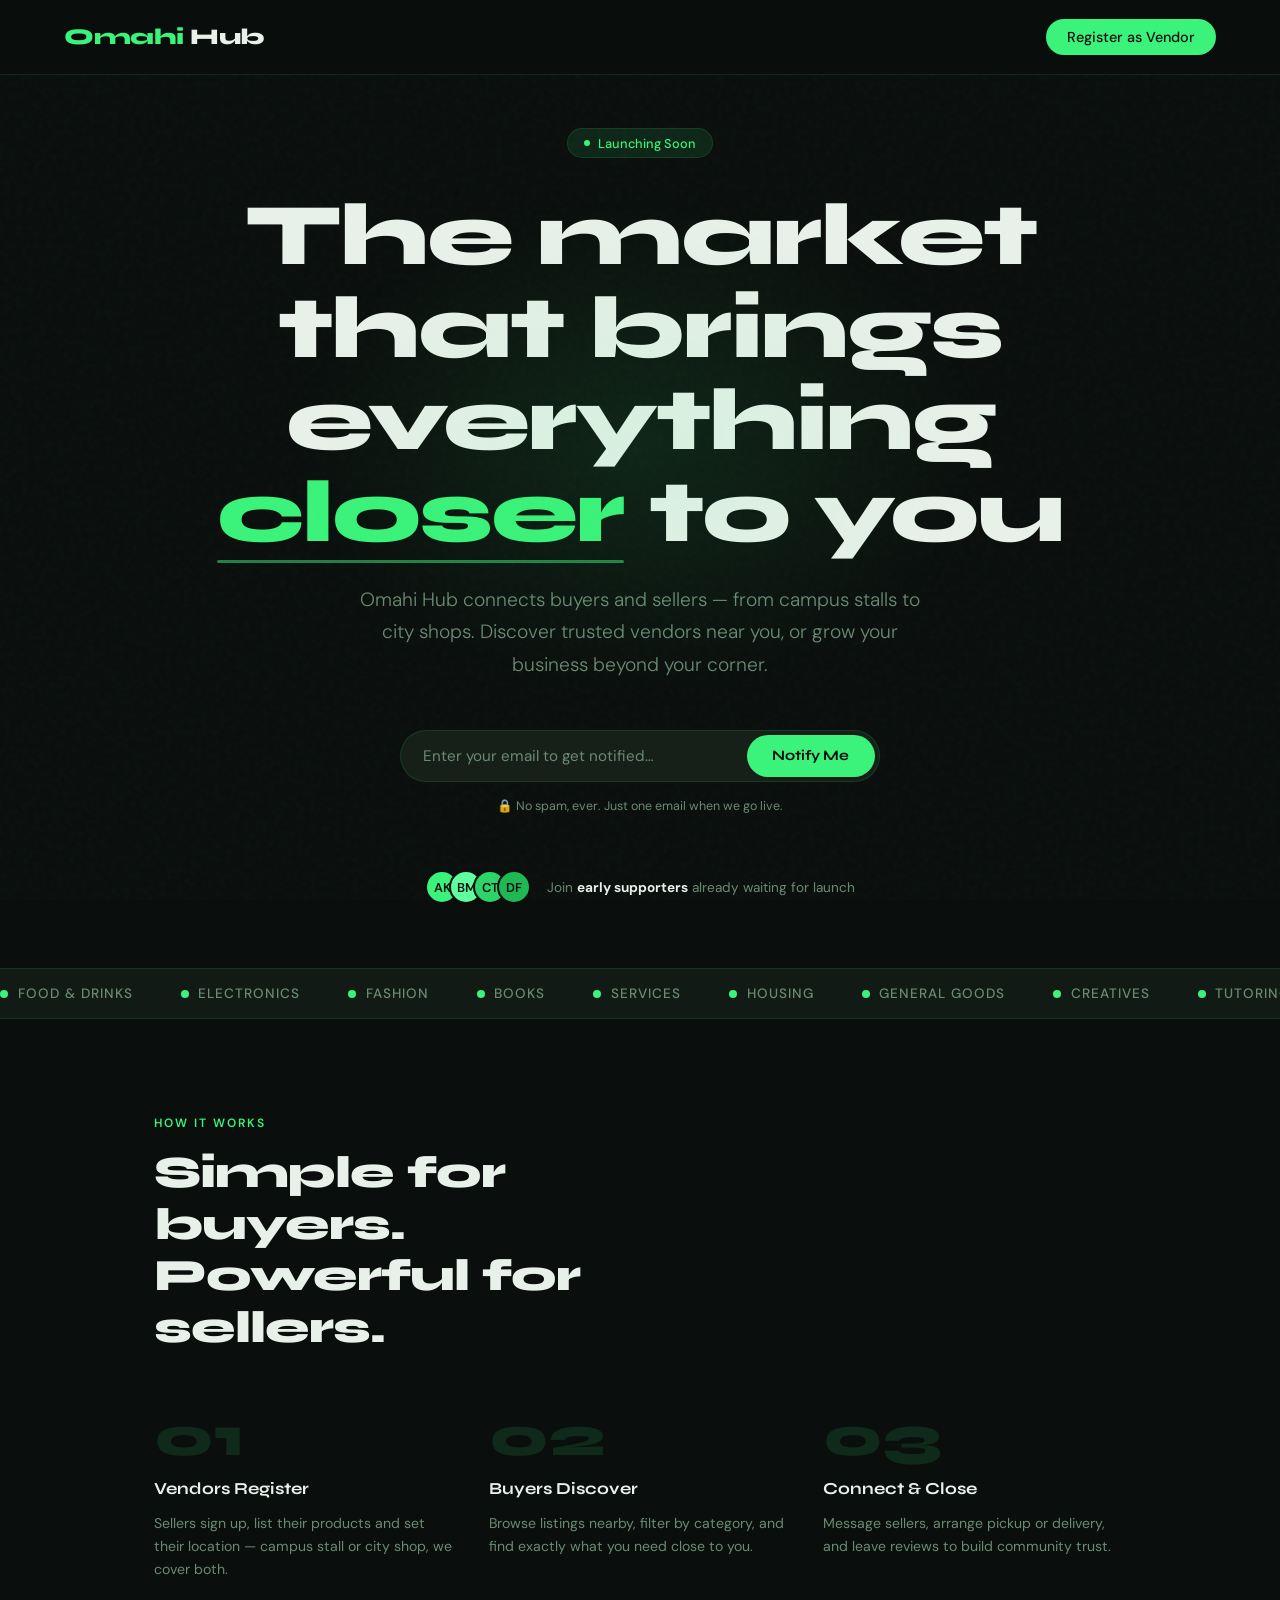
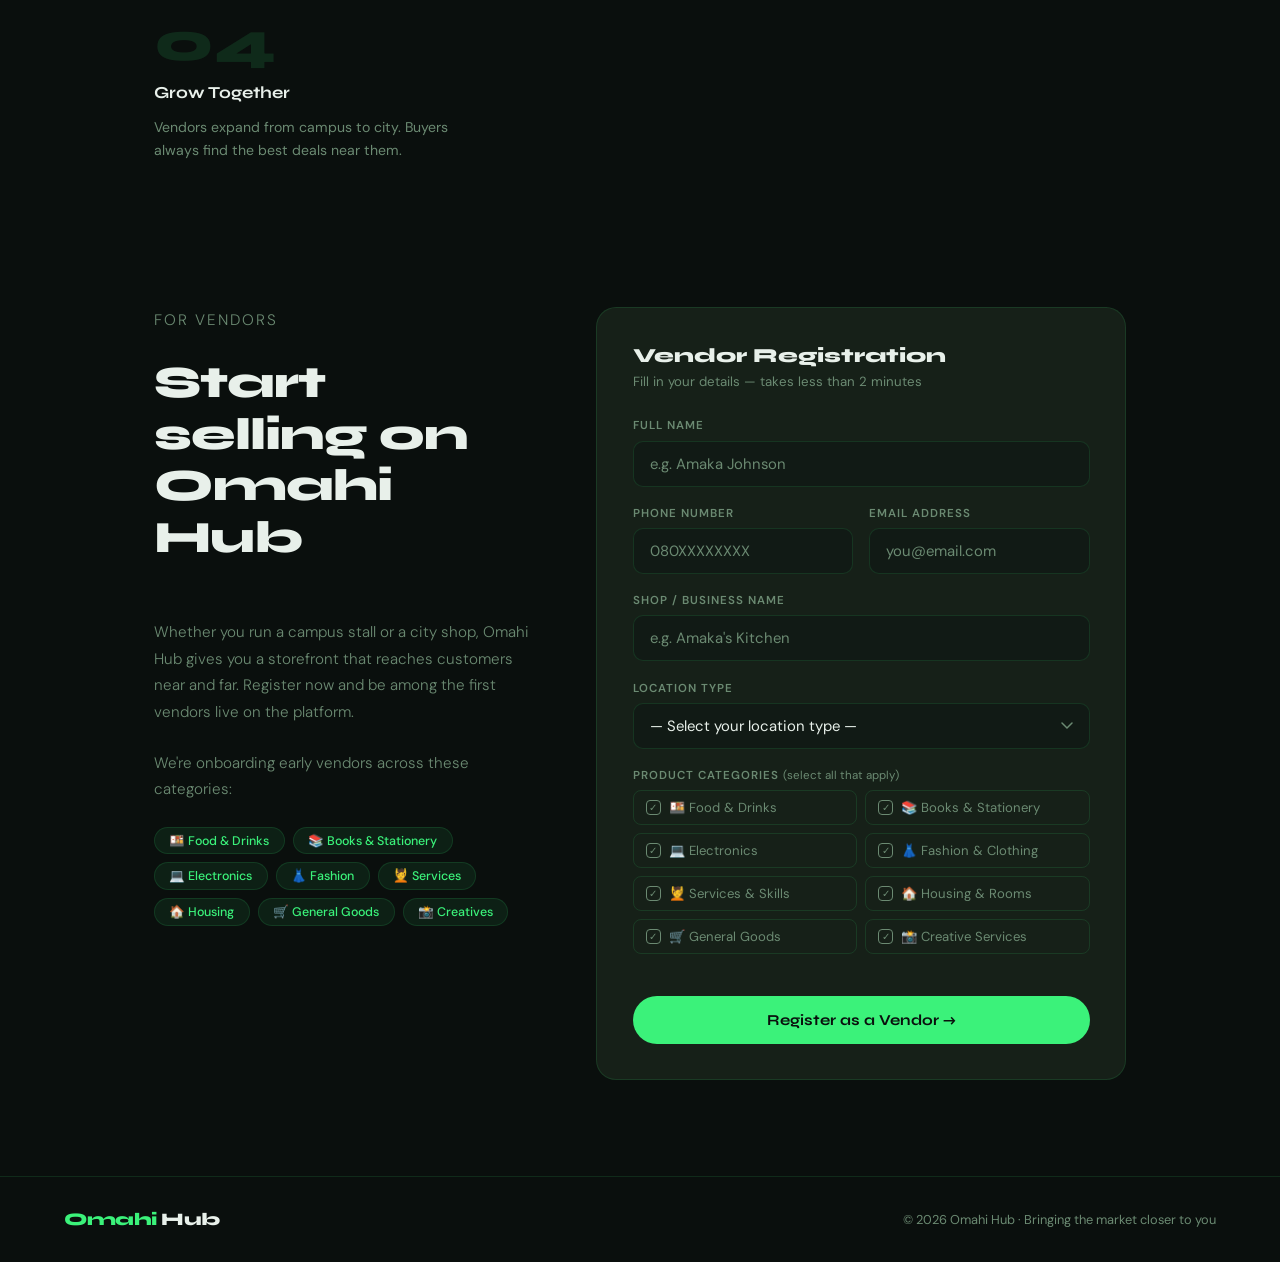
==== index.html @ b7a4d9cb "Add files via upload" ====
<!DOCTYPE html>
<html lang="en">
<head>
  <meta charset="UTF-8" />
  <meta name="viewport" content="width=device-width, initial-scale=1.0"/>
  <title>Omahi Hub — Your Community Marketplace</title>
  <link href="https://fonts.googleapis.com/css2?family=Syne:wght@400;600;700;800&family=DM+Sans:ital,wght@0,300;0,400;0,500;1,300&display=swap" rel="stylesheet"/>
  <style>
    *, *::before, *::after { box-sizing: border-box; margin: 0; padding: 0; }

    :root {
      --bg: #0a0f0d;
      --surface: #111a15;
      --card: #162018;
      --green: #3bf27a;
      --green-dim: #1e8a44;
      --green-glow: rgba(59, 242, 122, 0.18);
      --text: #e8f0ea;
      --muted: #6b8a72;
      --border: rgba(59, 242, 122, 0.12);
    }

    html { scroll-behavior: smooth; }

    body {
      font-family: 'DM Sans', sans-serif;
      background: var(--bg);
      color: var(--text);
      overflow-x: hidden;
    }

    body::before {
      content: '';
      position: fixed; inset: 0;
      background-image: url("data:image/svg+xml,%3Csvg viewBox='0 0 200 200' xmlns='http://www.w3.org/2000/svg'%3E%3Cfilter id='n'%3E%3CfeTurbulence type='fractalNoise' baseFrequency='0.75' numOctaves='4' stitchTiles='stitch'/%3E%3C/filter%3E%3Crect width='100%25' height='100%25' filter='url(%23n)' opacity='0.04'/%3E%3C/svg%3E");
      pointer-events: none; z-index: 0; opacity: 0.6;
    }

    /* ── NAV ── */
    nav {
      position: fixed; top: 0; left: 0; right: 0; z-index: 100;
      display: flex; align-items: center; justify-content: space-between;
      padding: 1.2rem 5vw;
      background: rgba(10,15,13,0.85);
      backdrop-filter: blur(14px);
      border-bottom: 1px solid var(--border);
    }
    .logo {
      font-family: 'Syne', sans-serif;
      font-weight: 800; font-size: 1.4rem;
      color: var(--green); letter-spacing: -0.5px;
    }
    .logo span { color: var(--text); }
    .nav-cta {
      background: var(--green); color: #0a0f0d;
      border: none; padding: 0.55rem 1.3rem;
      border-radius: 100px;
      font-family: 'DM Sans', sans-serif;
      font-weight: 500; font-size: 0.9rem; cursor: pointer;
      transition: transform 0.2s, box-shadow 0.2s;
    }
    .nav-cta:hover { transform: translateY(-2px); box-shadow: 0 6px 24px var(--green-glow); }

    /* ── HERO ── */
    .hero {
      min-height: 100vh;
      display: flex; flex-direction: column;
      align-items: center; justify-content: center;
      text-align: center;
      padding: 8rem 5vw 4rem;
      position: relative;
    }
    .hero::after {
      content: '';
      position: absolute;
      top: 20%; left: 50%; transform: translateX(-50%);
      width: 700px; height: 500px;
      background: radial-gradient(ellipse, rgba(59,242,122,0.10) 0%, transparent 70%);
      pointer-events: none;
    }

    .badge {
      display: inline-flex; align-items: center; gap: 0.5rem;
      background: rgba(59,242,122,0.1);
      border: 1px solid var(--border);
      border-radius: 100px; padding: 0.35rem 1rem;
      font-size: 0.8rem; font-weight: 500; color: var(--green);
      margin-bottom: 2rem;
      animation: fadeUp 0.6s ease both;
    }
    .badge-dot {
      width: 6px; height: 6px; background: var(--green);
      border-radius: 50%; animation: pulse 2s infinite;
    }

    h1 {
      font-family: 'Syne', sans-serif;
      font-size: clamp(2.8rem, 7vw, 5.5rem);
      font-weight: 800; line-height: 1.05;
      letter-spacing: -2px; max-width: 900px;
      animation: fadeUp 0.7s 0.1s ease both;
    }
    h1 em {
      font-style: normal; color: var(--green); position: relative;
    }
    h1 em::after {
      content: '';
      position: absolute; bottom: 2px; left: 0; right: 0; height: 3px;
      background: var(--green); border-radius: 2px; opacity: 0.5;
    }

    .hero-sub {
      margin-top: 1.5rem;
      font-size: clamp(1rem, 2vw, 1.2rem);
      color: var(--muted); max-width: 560px;
      line-height: 1.7; font-weight: 300;
      animation: fadeUp 0.7s 0.2s ease both;
    }

    /* ── EMAIL FORM ── */
    .form-wrap {
      margin-top: 3rem;
      display: flex; flex-direction: column; align-items: center; gap: 1rem;
      animation: fadeUp 0.7s 0.3s ease both;
    }
    .email-row {
      display: flex;
      background: var(--card);
      border: 1px solid var(--border);
      border-radius: 100px; overflow: hidden;
      width: min(480px, 90vw);
      transition: border-color 0.3s, box-shadow 0.3s;
    }
    .email-row:focus-within {
      border-color: var(--green);
      box-shadow: 0 0 0 4px var(--green-glow);
    }
    .email-row input {
      flex: 1; background: transparent; border: none; outline: none;
      color: var(--text); font-family: 'DM Sans', sans-serif;
      font-size: 0.95rem; padding: 0.9rem 1.4rem;
    }
    .email-row input::placeholder { color: var(--muted); }
    .email-row button {
      background: var(--green); color: #0a0f0d; border: none;
      padding: 0.8rem 1.6rem;
      font-family: 'Syne', sans-serif;
      font-weight: 700; font-size: 0.9rem; cursor: pointer;
      border-radius: 100px; margin: 4px;
      transition: background 0.2s, transform 0.15s; white-space: nowrap;
    }
    .email-row button:hover { background: #5fffa0; transform: scale(1.03); }
    .form-note { font-size: 0.78rem; color: var(--muted); }

    .success-msg {
      display: none; align-items: center; gap: 0.6rem;
      background: rgba(59,242,122,0.12);
      border: 1px solid rgba(59,242,122,0.3);
      border-radius: 100px; padding: 0.7rem 1.5rem;
      font-size: 0.9rem; color: var(--green); font-weight: 500;
    }

    .social-proof {
      margin-top: 3.5rem;
      display: flex; align-items: center; gap: 1rem;
      animation: fadeUp 0.7s 0.45s ease both;
    }
    .avatars { display: flex; }
    .avatars span {
      width: 34px; height: 34px; border-radius: 50%;
      border: 2px solid var(--bg);
      display: flex; align-items: center; justify-content: center;
      font-size: 0.8rem; font-weight: 600;
      margin-left: -10px; color: #0a0f0d;
    }
    .avatars span:first-child { margin-left: 0; }
    .proof-text { font-size: 0.85rem; color: var(--muted); }
    .proof-text strong { color: var(--text); }

    /* ── MARQUEE ── */
    .marquee-wrap {
      width: 100%; overflow: hidden;
      border-top: 1px solid var(--border);
      border-bottom: 1px solid var(--border);
      padding: 1rem 0; background: var(--surface);
    }
    .marquee-track {
      display: flex; gap: 3rem;
      animation: marquee 22s linear infinite; white-space: nowrap;
    }
    .marquee-item {
      display: flex; align-items: center; gap: 0.6rem;
      font-size: 0.85rem; color: var(--muted);
      font-weight: 500; text-transform: uppercase; letter-spacing: 1px;
    }
    .marquee-item svg { color: var(--green); flex-shrink: 0; }

    /* ── HOW IT WORKS ── */
    .how {
      padding: 6rem 5vw;
      max-width: 1100px; margin: 0 auto;
    }
    .section-label {
      font-size: 0.75rem; text-transform: uppercase;
      letter-spacing: 2px; color: var(--green);
      font-weight: 600; margin-bottom: 1rem;
    }
    .section-title {
      font-family: 'Syne', sans-serif;
      font-size: clamp(1.8rem, 4vw, 2.8rem);
      font-weight: 800; letter-spacing: -1px;
      max-width: 560px; line-height: 1.15;
      margin-bottom: 3.5rem;
    }
    .steps {
      display: grid;
      grid-template-columns: repeat(auto-fit, minmax(220px, 1fr));
      gap: 2rem;
    }
    .step { display: flex; flex-direction: column; gap: 0.8rem; }
    .step-num {
      font-family: 'Syne', sans-serif;
      font-size: 3.5rem; font-weight: 800;
      color: var(--border); line-height: 1;
    }
    .step h3 { font-family: 'Syne', sans-serif; font-size: 1.05rem; font-weight: 700; }
    .step p { font-size: 0.88rem; color: var(--muted); line-height: 1.65; }

    /* ── VENDOR SECTION ── */
    .vendor-section {
      padding: 3rem 5vw 6rem;
      max-width: 1100px; margin: 0 auto;
    }
    .vendor-wrap {
      display: grid;
      grid-template-columns: 1fr 1.4fr;
      gap: 4rem; align-items: start;
    }
    .vendor-left p {
      color: var(--muted); line-height: 1.75;
      font-size: 0.95rem; margin-bottom: 1.5rem; font-weight: 300;
    }
    .cat-chips { display: flex; flex-wrap: wrap; gap: 0.5rem; margin-top: 1rem; }
    .chip {
      background: rgba(59,242,122,0.08);
      color: var(--green);
      border: 1px solid var(--border);
      border-radius: 100px; padding: 0.3rem 0.9rem;
      font-size: 0.78rem; font-weight: 500;
    }

    /* Vendor form card */
    .vendor-card {
      background: var(--card);
      border: 1px solid var(--border);
      border-radius: 20px; padding: 2.2rem;
    }
    .vendor-card h3 {
      font-family: 'Syne', sans-serif;
      font-size: 1.25rem; font-weight: 800;
      margin-bottom: 0.3rem; color: var(--text);
    }
    .vendor-card .sub { font-size: 0.83rem; color: var(--muted); margin-bottom: 1.8rem; }

    .field { margin-bottom: 1.2rem; }
    .field label {
      display: block; font-size: 0.72rem; font-weight: 600;
      text-transform: uppercase; letter-spacing: 1px;
      color: var(--muted); margin-bottom: 0.45rem;
    }
    .field input, .field select {
      width: 100%; background: var(--surface);
      border: 1px solid var(--border); border-radius: 10px;
      padding: 0.75rem 1rem; color: var(--text);
      font-family: 'DM Sans', sans-serif; font-size: 0.93rem;
      outline: none; transition: border-color 0.2s, box-shadow 0.2s;
      appearance: none;
    }
    .field input::placeholder { color: var(--muted); }
    .field input:focus, .field select:focus {
      border-color: var(--green);
      box-shadow: 0 0 0 3px var(--green-glow);
    }
    .field select {
      background-image: url("data:image/svg+xml,%3Csvg xmlns='http://www.w3.org/2000/svg' width='12' height='8' viewBox='0 0 12 8'%3E%3Cpath d='M1 1l5 5 5-5' stroke='%236b8a72' stroke-width='1.5' fill='none' stroke-linecap='round'/%3E%3C/svg%3E");
      background-repeat: no-repeat; background-position: right 1rem center;
      background-color: var(--surface);
      padding-right: 2.5rem; cursor: pointer;
    }
    .field select option { background: var(--surface); color: var(--text); }

    .field-row { display: grid; grid-template-columns: 1fr 1fr; gap: 1rem; }

    .cat-grid {
      display: grid; grid-template-columns: 1fr 1fr; gap: 0.5rem; margin-top: 0.45rem;
    }
    .cat-item {
      display: flex; align-items: center; gap: 0.5rem;
      padding: 0.5rem 0.75rem;
      border: 1px solid var(--border);
      border-radius: 8px; cursor: pointer;
      font-size: 0.82rem; color: var(--muted);
      transition: border-color 0.15s, background 0.15s, color 0.15s;
      user-select: none;
    }
    .cat-item:hover { border-color: var(--green-dim); color: var(--text); }
    .cat-item.selected {
      border-color: var(--green);
      background: rgba(59,242,122,0.08);
      color: var(--green);
    }
    .cat-check {
      width: 15px; height: 15px; border: 1px solid var(--muted);
      border-radius: 4px; flex-shrink: 0;
      display: flex; align-items: center; justify-content: center;
      font-size: 0.6rem; transition: background 0.15s, border-color 0.15s;
    }
    .cat-item.selected .cat-check { background: var(--green); border-color: var(--green); color: #0a0f0d; }

    .submit-btn {
      width: 100%; background: var(--green); color: #0a0f0d;
      border: none; padding: 0.95rem;
      border-radius: 100px;
      font-family: 'Syne', sans-serif;
      font-weight: 700; font-size: 0.95rem; cursor: pointer;
      margin-top: 1.4rem;
      transition: background 0.2s, transform 0.15s, box-shadow 0.2s;
    }
    .submit-btn:hover {
      background: #5fffa0; transform: translateY(-2px);
      box-shadow: 0 8px 24px var(--green-glow);
    }

    .vendor-success { display: none; text-align: center; padding: 2rem 1rem; }
    .vendor-success .big-icon { font-size: 3rem; margin-bottom: 1rem; }
    .vendor-success h3 {
      font-family: 'Syne', sans-serif; font-size: 1.4rem; font-weight: 800; margin-bottom: 0.5rem;
    }
    .vendor-success p { color: var(--muted); font-size: 0.9rem; line-height: 1.6; }

    /* ── FOOTER ── */
    footer {
      border-top: 1px solid var(--border);
      padding: 2rem 5vw;
      display: flex; align-items: center; justify-content: space-between;
      flex-wrap: wrap; gap: 1rem;
    }
    footer .logo { font-size: 1.1rem; }
    footer p { font-size: 0.8rem; color: var(--muted); }

    /* ── ANIMATIONS ── */
    @keyframes fadeUp {
      from { opacity: 0; transform: translateY(20px); }
      to   { opacity: 1; transform: translateY(0); }
    }
    @keyframes pulse { 0%, 100% { opacity: 1; } 50% { opacity: 0.4; } }
    @keyframes marquee { from { transform: translateX(0); } to { transform: translateX(-50%); } }

    .reveal {
      opacity: 0; transform: translateY(28px);
      transition: opacity 0.7s ease, transform 0.7s ease;
    }
    .reveal.visible { opacity: 1; transform: translateY(0); }

    @media (max-width: 860px) {
      .vendor-wrap { grid-template-columns: 1fr; }
    }
    @media (max-width: 600px) {
      .social-proof { flex-direction: column; text-align: center; }
      .field-row { grid-template-columns: 1fr; }
      .cat-grid { grid-template-columns: 1fr; }
      footer { flex-direction: column; text-align: center; }
    }
  </style>
</head>
<body>

<!-- NAV -->
<nav>
  <div class="logo">Omahi <span>Hub</span></div>
  <button class="nav-cta" onclick="document.getElementById('vendor').scrollIntoView({behavior:'smooth'})">Register as Vendor</button>
</nav>

<!-- HERO -->
<section class="hero">
  <div class="badge"><span class="badge-dot"></span> Launching Soon</div>
  <h1>The market that brings<br>everything <em>closer</em> to you</h1>
  <p class="hero-sub">
    Omahi Hub connects buyers and sellers — from campus stalls to city shops. Discover trusted vendors near you, or grow your business beyond your corner.
  </p>

  <div class="form-wrap" id="signup">
    <div class="email-row" id="emailRow">
      <input type="email" id="emailInput" placeholder="Enter your email to get notified…"/>
      <button onclick="handleSignup()">Notify Me</button>
    </div>
    <div class="success-msg" id="successMsg">
      <svg width="16" height="16" fill="none" stroke="currentColor" stroke-width="2.5" viewBox="0 0 24 24"><polyline points="20 6 9 17 4 12"/></svg>
      You're on the list! We'll reach out at launch.
    </div>
    <p class="form-note">🔒 No spam, ever. Just one email when we go live.</p>
  </div>

  <div class="social-proof">
    <div class="avatars">
      <span style="background:#3bf27a">AK</span>
      <span style="background:#5fffa0">BM</span>
      <span style="background:#2dd46a">CT</span>
      <span style="background:#1eb855">DF</span>
    </div>
    <p class="proof-text">Join <strong>early supporters</strong> already waiting for launch</p>
  </div>
</section>

<!-- MARQUEE -->
<div class="marquee-wrap">
  <div class="marquee-track" id="marqueeTrack"></div>
</div>

<!-- HOW IT WORKS -->
<section class="how reveal">
  <p class="section-label">How It Works</p>
  <h2 class="section-title">Simple for buyers. Powerful for sellers.</h2>
  <div class="steps">
    <div class="step">
      <div class="step-num">01</div>
      <h3>Vendors Register</h3>
      <p>Sellers sign up, list their products and set their location — campus stall or city shop, we cover both.</p>
    </div>
    <div class="step">
      <div class="step-num">02</div>
      <h3>Buyers Discover</h3>
      <p>Browse listings nearby, filter by category, and find exactly what you need close to you.</p>
    </div>
    <div class="step">
      <div class="step-num">03</div>
      <h3>Connect & Close</h3>
      <p>Message sellers, arrange pickup or delivery, and leave reviews to build community trust.</p>
    </div>
    <div class="step">
      <div class="step-num">04</div>
      <h3>Grow Together</h3>
      <p>Vendors expand from campus to city. Buyers always find the best deals near them.</p>
    </div>
  </div>
</section>

<!-- VENDOR REGISTRATION -->
<section class="vendor-section reveal" id="vendor">
  <div class="vendor-wrap">
    <div class="vendor-left">
      <p class="section-label">For Vendors</p>
      <h2 class="section-title">Start selling on Omahi Hub</h2>
      <p>Whether you run a campus stall or a city shop, Omahi Hub gives you a storefront that reaches customers near and far. Register now and be among the first vendors live on the platform.</p>
      <p>We're onboarding early vendors across these categories:</p>
      <div class="cat-chips">
        <span class="chip">🍱 Food & Drinks</span>
        <span class="chip">📚 Books & Stationery</span>
        <span class="chip">💻 Electronics</span>
        <span class="chip">👗 Fashion</span>
        <span class="chip">💆 Services</span>
        <span class="chip">🏠 Housing</span>
        <span class="chip">🛒 General Goods</span>
        <span class="chip">📸 Creatives</span>
      </div>
    </div>

    <div class="vendor-card">
      <div id="vendorFormInner">
        <h3>Vendor Registration</h3>
        <p class="sub">Fill in your details — takes less than 2 minutes</p>

        <div class="field">
          <label>Full Name</label>
          <input type="text" id="vName" placeholder="e.g. Amaka Johnson"/>
        </div>

        <div class="field-row">
          <div class="field">
            <label>Phone Number</label>
            <input type="tel" id="vPhone" placeholder="080XXXXXXXX"/>
          </div>
          <div class="field">
            <label>Email Address</label>
            <input type="email" id="vEmail" placeholder="you@email.com"/>
          </div>
        </div>

        <div class="field">
          <label>Shop / Business Name</label>
          <input type="text" id="vShop" placeholder="e.g. Amaka's Kitchen"/>
        </div>

        <div class="field">
          <label>Location Type</label>
          <select id="vLocation">
            <option value="">— Select your location type —</option>
            <option value="campus-stall">Campus Stall / Kiosk</option>
            <option value="campus-room">Campus Room / Hostel</option>
            <option value="city-shop">City Shop / Store</option>
            <option value="online-only">Online / Delivery Only</option>
            <option value="market">Open Market</option>
          </select>
        </div>

        <div class="field">
          <label>Product Categories <span style="color:var(--muted);font-weight:400;text-transform:none;letter-spacing:0">(select all that apply)</span></label>
          <div class="cat-grid">
            <div class="cat-item" onclick="toggleCat(this)" data-val="food"><span class="cat-check">✓</span> 🍱 Food & Drinks</div>
            <div class="cat-item" onclick="toggleCat(this)" data-val="books"><span class="cat-check">✓</span> 📚 Books & Stationery</div>
            <div class="cat-item" onclick="toggleCat(this)" data-val="electronics"><span class="cat-check">✓</span> 💻 Electronics</div>
            <div class="cat-item" onclick="toggleCat(this)" data-val="fashion"><span class="cat-check">✓</span> 👗 Fashion & Clothing</div>
            <div class="cat-item" onclick="toggleCat(this)" data-val="services"><span class="cat-check">✓</span> 💆 Services & Skills</div>
            <div class="cat-item" onclick="toggleCat(this)" data-val="housing"><span class="cat-check">✓</span> 🏠 Housing & Rooms</div>
            <div class="cat-item" onclick="toggleCat(this)" data-val="goods"><span class="cat-check">✓</span> 🛒 General Goods</div>
            <div class="cat-item" onclick="toggleCat(this)" data-val="creatives"><span class="cat-check">✓</span> 📸 Creative Services</div>
          </div>
        </div>

        <button class="submit-btn" onclick="handleVendor()">Register as a Vendor →</button>
      </div>

      <div class="vendor-success" id="vendorSuccess">
        <div class="big-icon">🎉</div>
        <h3>You're registered!</h3>
        <p>Thanks for signing up as an Omahi Hub vendor. We'll reach out soon with your early access invite and onboarding details.</p>
      </div>
    </div>
  </div>
</section>

<!-- FOOTER -->
<footer>
  <div class="logo">Omahi <span>Hub</span></div>
  <p>© 2026 Omahi Hub · Bringing the market closer to you</p>
</footer>

<script>
  // Marquee
  const items = [
    "Food & Drinks","Electronics","Fashion","Books","Services","Housing",
    "General Goods","Creatives","Tutoring","Photography","Gadgets","Clothing",
    "Food & Drinks","Electronics","Fashion","Books","Services","Housing",
    "General Goods","Creatives","Tutoring","Photography","Gadgets","Clothing"
  ];
  const track = document.getElementById('marqueeTrack');
  items.forEach(item => {
    track.innerHTML += `<span class="marquee-item">
      <svg width="8" height="8" viewBox="0 0 8 8" fill="currentColor"><circle cx="4" cy="4" r="4"/></svg>
      ${item}
    </span>`;
  });

  // Buyer signup
  function handleSignup() {
    const email = document.getElementById('emailInput').value.trim();
    if (!email || !email.includes('@')) { document.getElementById('emailInput').focus(); return; }
    document.getElementById('emailRow').style.display = 'none';
    document.getElementById('successMsg').style.display = 'flex';
    saveData('buyers', { email, date: new Date().toISOString() });
  }
  document.getElementById('emailInput').addEventListener('keydown', e => { if(e.key==='Enter') handleSignup(); });

  // Category toggle
  function toggleCat(el) { el.classList.toggle('selected'); }

  // Vendor submit
  function handleVendor() {
    const name = document.getElementById('vName').value.trim();
    const phone = document.getElementById('vPhone').value.trim();
    const email = document.getElementById('vEmail').value.trim();
    const shop = document.getElementById('vShop').value.trim();
    const location = document.getElementById('vLocation').value;
    const cats = [...document.querySelectorAll('.cat-item.selected')].map(el => el.dataset.val);

    if (!name || !phone || !email || !shop || !location) {
      alert('Please fill in all fields before submitting.');
      return;
    }
    if (cats.length === 0) {
      alert('Please select at least one product category.');
      return;
    }
    saveData('vendors', { name, phone, email, shop, location, categories: cats, date: new Date().toISOString() });
    document.getElementById('vendorFormInner').style.display = 'none';
    document.getElementById('vendorSuccess').style.display = 'block';
  }

  const SHEET_URL = 'https://script.google.com/macros/s/AKfycbySk0BatFri5VCi-iu0JeTgoXDOPHcZN9jT2devLzEgQk6BKvG7T8r0KzwJIj-OaBzoiQ/exec';

  async function saveData(key, entry) {
    try {
      await fetch(SHEET_URL, {
        method: 'POST',
        mode: 'no-cors',
        headers: { 'Content-Type': 'application/json' },
        body: JSON.stringify({ type: key, ...entry })
      });
      console.log('[Omahi Hub] Sent to Google Sheets:', key, entry);
    } catch (err) {
      console.error('[Omahi Hub] Failed to send:', err);
    }
  }

  // Scroll reveal
  const revealEls = document.querySelectorAll('.reveal');
  const observer = new IntersectionObserver(entries => {
    entries.forEach(e => { if(e.isIntersecting) e.target.classList.add('visible'); });
  }, { threshold: 0.12 });
  revealEls.forEach(el => observer.observe(el));
</script>
</body>
</html>
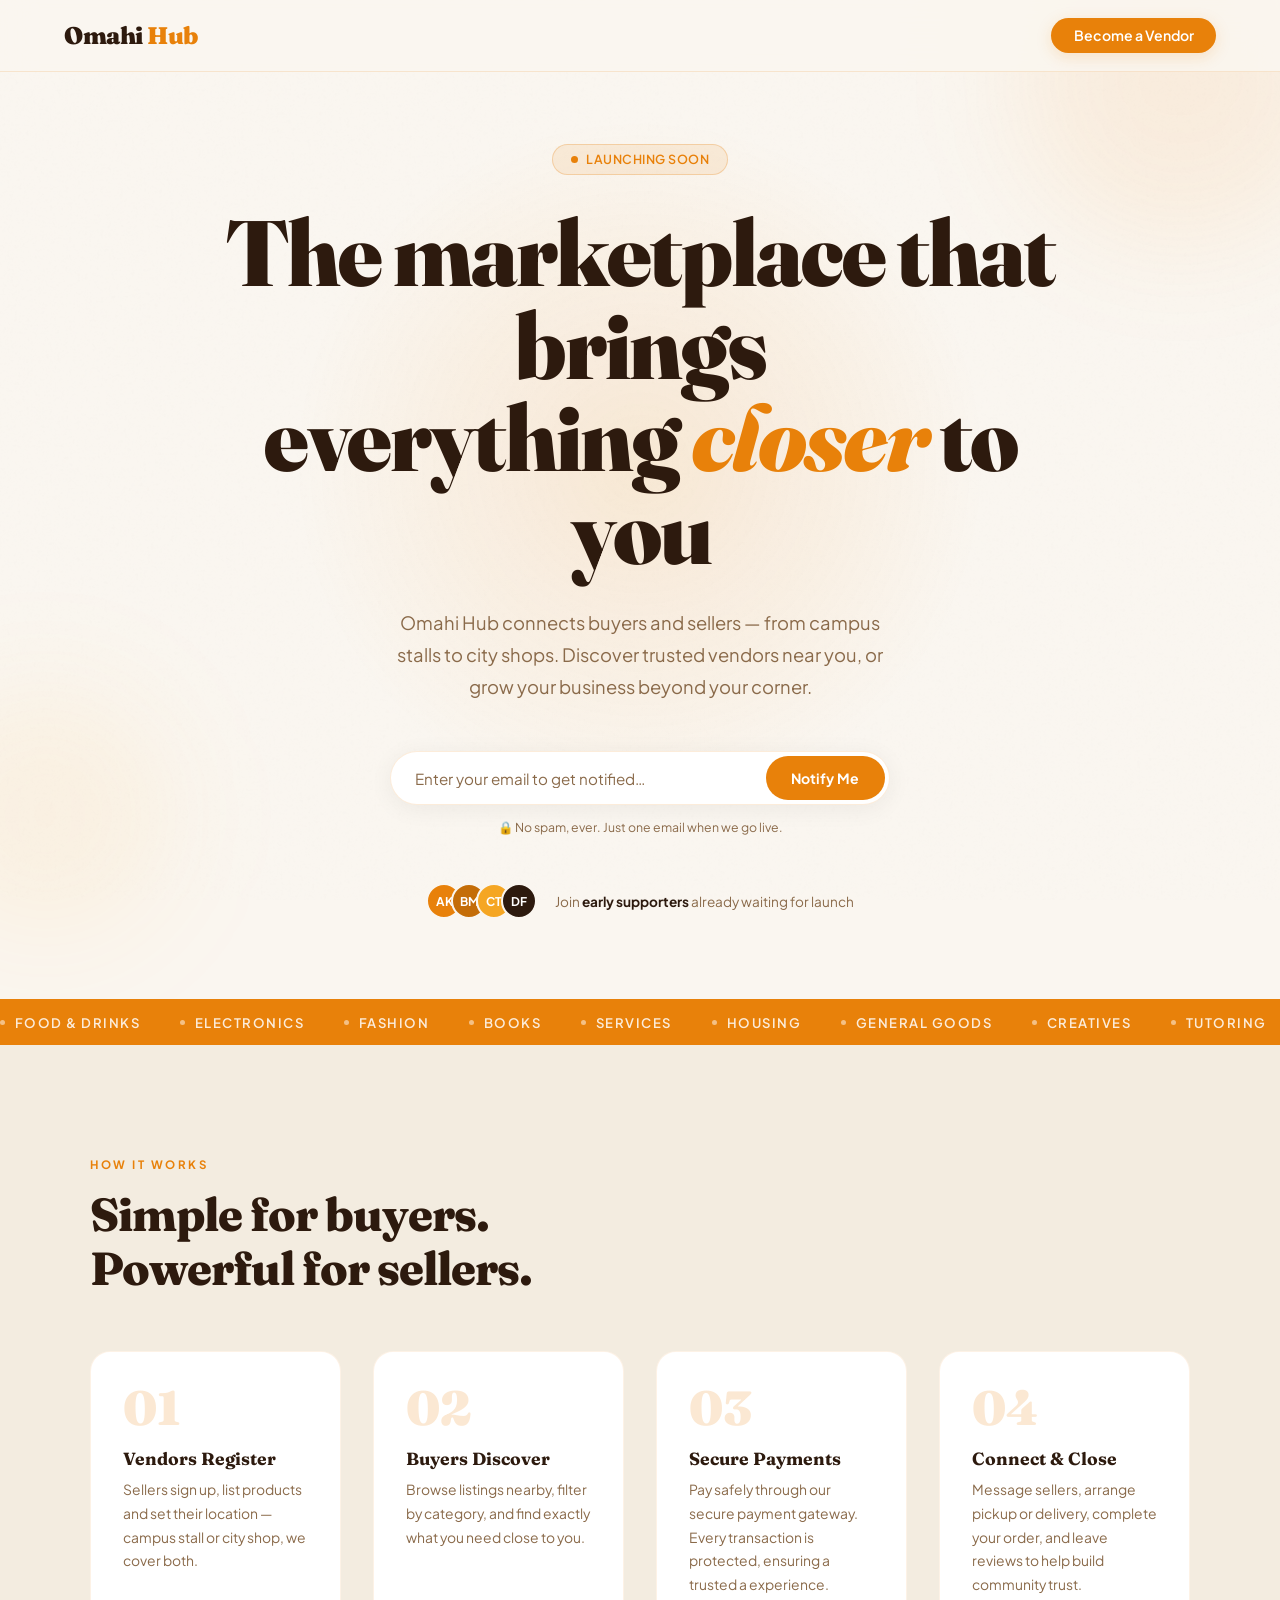
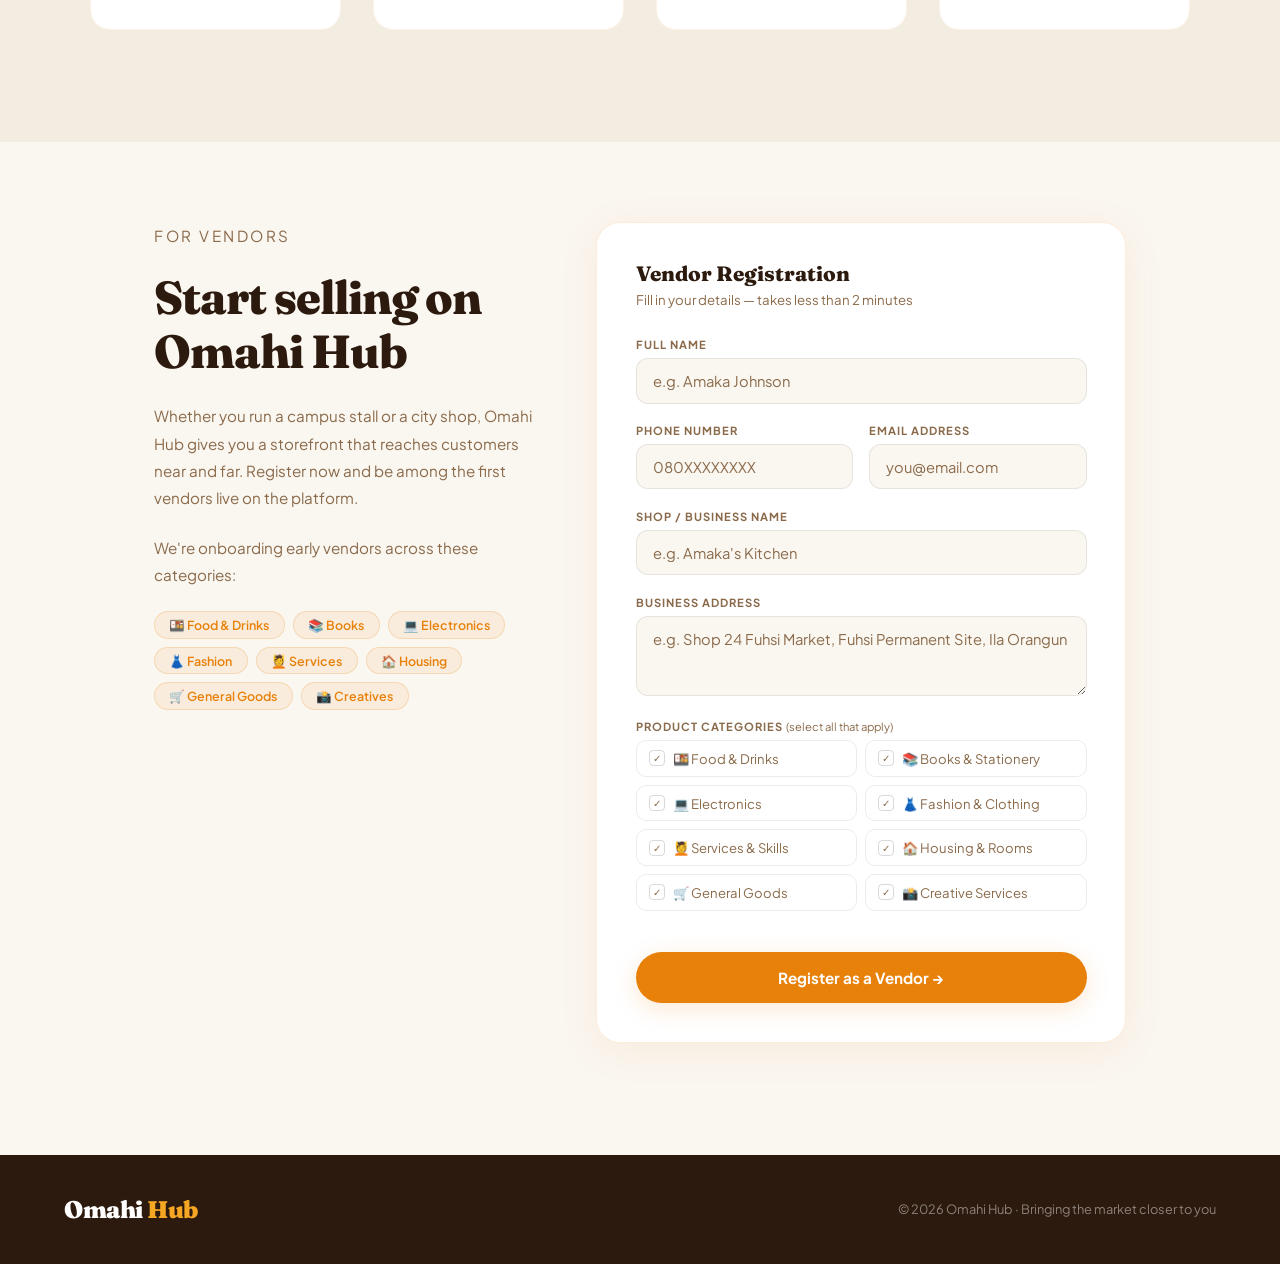
==== commit 55728b30: "Change webapp style" ====
--- a/index.html
+++ b/index.html
@@ -1,393 +1,25 @@
 <!DOCTYPE html>
 <html lang="en">
 <head>
-  <meta charset="UTF-8" />
+  <meta charset="UTF-8"/>
   <meta name="viewport" content="width=device-width, initial-scale=1.0"/>
   <title>Omahi Hub — Your Community Marketplace</title>
-  <link href="https://fonts.googleapis.com/css2?family=Syne:wght@400;600;700;800&family=DM+Sans:ital,wght@0,300;0,400;0,500;1,300&display=swap" rel="stylesheet"/>
-  <style>
-    *, *::before, *::after { box-sizing: border-box; margin: 0; padding: 0; }
-
-    :root {
-      --bg: #0a0f0d;
-      --surface: #111a15;
-      --card: #162018;
-      --green: #3bf27a;
-      --green-dim: #1e8a44;
-      --green-glow: rgba(59, 242, 122, 0.18);
-      --text: #e8f0ea;
-      --muted: #6b8a72;
-      --border: rgba(59, 242, 122, 0.12);
-    }
-
-    html { scroll-behavior: smooth; }
-
-    body {
-      font-family: 'DM Sans', sans-serif;
-      background: var(--bg);
-      color: var(--text);
-      overflow-x: hidden;
-    }
-
-    body::before {
-      content: '';
-      position: fixed; inset: 0;
-      background-image: url("data:image/svg+xml,%3Csvg viewBox='0 0 200 200' xmlns='http://www.w3.org/2000/svg'%3E%3Cfilter id='n'%3E%3CfeTurbulence type='fractalNoise' baseFrequency='0.75' numOctaves='4' stitchTiles='stitch'/%3E%3C/filter%3E%3Crect width='100%25' height='100%25' filter='url(%23n)' opacity='0.04'/%3E%3C/svg%3E");
-      pointer-events: none; z-index: 0; opacity: 0.6;
-    }
-
-    /* ── NAV ── */
-    nav {
-      position: fixed; top: 0; left: 0; right: 0; z-index: 100;
-      display: flex; align-items: center; justify-content: space-between;
-      padding: 1.2rem 5vw;
-      background: rgba(10,15,13,0.85);
-      backdrop-filter: blur(14px);
-      border-bottom: 1px solid var(--border);
-    }
-    .logo {
-      font-family: 'Syne', sans-serif;
-      font-weight: 800; font-size: 1.4rem;
-      color: var(--green); letter-spacing: -0.5px;
-    }
-    .logo span { color: var(--text); }
-    .nav-cta {
-      background: var(--green); color: #0a0f0d;
-      border: none; padding: 0.55rem 1.3rem;
-      border-radius: 100px;
-      font-family: 'DM Sans', sans-serif;
-      font-weight: 500; font-size: 0.9rem; cursor: pointer;
-      transition: transform 0.2s, box-shadow 0.2s;
-    }
-    .nav-cta:hover { transform: translateY(-2px); box-shadow: 0 6px 24px var(--green-glow); }
-
-    /* ── HERO ── */
-    .hero {
-      min-height: 100vh;
-      display: flex; flex-direction: column;
-      align-items: center; justify-content: center;
-      text-align: center;
-      padding: 8rem 5vw 4rem;
-      position: relative;
-    }
-    .hero::after {
-      content: '';
-      position: absolute;
-      top: 20%; left: 50%; transform: translateX(-50%);
-      width: 700px; height: 500px;
-      background: radial-gradient(ellipse, rgba(59,242,122,0.10) 0%, transparent 70%);
-      pointer-events: none;
-    }
-
-    .badge {
-      display: inline-flex; align-items: center; gap: 0.5rem;
-      background: rgba(59,242,122,0.1);
-      border: 1px solid var(--border);
-      border-radius: 100px; padding: 0.35rem 1rem;
-      font-size: 0.8rem; font-weight: 500; color: var(--green);
-      margin-bottom: 2rem;
-      animation: fadeUp 0.6s ease both;
-    }
-    .badge-dot {
-      width: 6px; height: 6px; background: var(--green);
-      border-radius: 50%; animation: pulse 2s infinite;
-    }
-
-    h1 {
-      font-family: 'Syne', sans-serif;
-      font-size: clamp(2.8rem, 7vw, 5.5rem);
-      font-weight: 800; line-height: 1.05;
-      letter-spacing: -2px; max-width: 900px;
-      animation: fadeUp 0.7s 0.1s ease both;
-    }
-    h1 em {
-      font-style: normal; color: var(--green); position: relative;
-    }
-    h1 em::after {
-      content: '';
-      position: absolute; bottom: 2px; left: 0; right: 0; height: 3px;
-      background: var(--green); border-radius: 2px; opacity: 0.5;
-    }
-
-    .hero-sub {
-      margin-top: 1.5rem;
-      font-size: clamp(1rem, 2vw, 1.2rem);
-      color: var(--muted); max-width: 560px;
-      line-height: 1.7; font-weight: 300;
-      animation: fadeUp 0.7s 0.2s ease both;
-    }
-
-    /* ── EMAIL FORM ── */
-    .form-wrap {
-      margin-top: 3rem;
-      display: flex; flex-direction: column; align-items: center; gap: 1rem;
-      animation: fadeUp 0.7s 0.3s ease both;
-    }
-    .email-row {
-      display: flex;
-      background: var(--card);
-      border: 1px solid var(--border);
-      border-radius: 100px; overflow: hidden;
-      width: min(480px, 90vw);
-      transition: border-color 0.3s, box-shadow 0.3s;
-    }
-    .email-row:focus-within {
-      border-color: var(--green);
-      box-shadow: 0 0 0 4px var(--green-glow);
-    }
-    .email-row input {
-      flex: 1; background: transparent; border: none; outline: none;
-      color: var(--text); font-family: 'DM Sans', sans-serif;
-      font-size: 0.95rem; padding: 0.9rem 1.4rem;
-    }
-    .email-row input::placeholder { color: var(--muted); }
-    .email-row button {
-      background: var(--green); color: #0a0f0d; border: none;
-      padding: 0.8rem 1.6rem;
-      font-family: 'Syne', sans-serif;
-      font-weight: 700; font-size: 0.9rem; cursor: pointer;
-      border-radius: 100px; margin: 4px;
-      transition: background 0.2s, transform 0.15s; white-space: nowrap;
-    }
-    .email-row button:hover { background: #5fffa0; transform: scale(1.03); }
-    .form-note { font-size: 0.78rem; color: var(--muted); }
-
-    .success-msg {
-      display: none; align-items: center; gap: 0.6rem;
-      background: rgba(59,242,122,0.12);
-      border: 1px solid rgba(59,242,122,0.3);
-      border-radius: 100px; padding: 0.7rem 1.5rem;
-      font-size: 0.9rem; color: var(--green); font-weight: 500;
-    }
-
-    .social-proof {
-      margin-top: 3.5rem;
-      display: flex; align-items: center; gap: 1rem;
-      animation: fadeUp 0.7s 0.45s ease both;
-    }
-    .avatars { display: flex; }
-    .avatars span {
-      width: 34px; height: 34px; border-radius: 50%;
-      border: 2px solid var(--bg);
-      display: flex; align-items: center; justify-content: center;
-      font-size: 0.8rem; font-weight: 600;
-      margin-left: -10px; color: #0a0f0d;
-    }
-    .avatars span:first-child { margin-left: 0; }
-    .proof-text { font-size: 0.85rem; color: var(--muted); }
-    .proof-text strong { color: var(--text); }
-
-    /* ── MARQUEE ── */
-    .marquee-wrap {
-      width: 100%; overflow: hidden;
-      border-top: 1px solid var(--border);
-      border-bottom: 1px solid var(--border);
-      padding: 1rem 0; background: var(--surface);
-    }
-    .marquee-track {
-      display: flex; gap: 3rem;
-      animation: marquee 22s linear infinite; white-space: nowrap;
-    }
-    .marquee-item {
-      display: flex; align-items: center; gap: 0.6rem;
-      font-size: 0.85rem; color: var(--muted);
-      font-weight: 500; text-transform: uppercase; letter-spacing: 1px;
-    }
-    .marquee-item svg { color: var(--green); flex-shrink: 0; }
-
-    /* ── HOW IT WORKS ── */
-    .how {
-      padding: 6rem 5vw;
-      max-width: 1100px; margin: 0 auto;
-    }
-    .section-label {
-      font-size: 0.75rem; text-transform: uppercase;
-      letter-spacing: 2px; color: var(--green);
-      font-weight: 600; margin-bottom: 1rem;
-    }
-    .section-title {
-      font-family: 'Syne', sans-serif;
-      font-size: clamp(1.8rem, 4vw, 2.8rem);
-      font-weight: 800; letter-spacing: -1px;
-      max-width: 560px; line-height: 1.15;
-      margin-bottom: 3.5rem;
-    }
-    .steps {
-      display: grid;
-      grid-template-columns: repeat(auto-fit, minmax(220px, 1fr));
-      gap: 2rem;
-    }
-    .step { display: flex; flex-direction: column; gap: 0.8rem; }
-    .step-num {
-      font-family: 'Syne', sans-serif;
-      font-size: 3.5rem; font-weight: 800;
-      color: var(--border); line-height: 1;
-    }
-    .step h3 { font-family: 'Syne', sans-serif; font-size: 1.05rem; font-weight: 700; }
-    .step p { font-size: 0.88rem; color: var(--muted); line-height: 1.65; }
-
-    /* ── VENDOR SECTION ── */
-    .vendor-section {
-      padding: 3rem 5vw 6rem;
-      max-width: 1100px; margin: 0 auto;
-    }
-    .vendor-wrap {
-      display: grid;
-      grid-template-columns: 1fr 1.4fr;
-      gap: 4rem; align-items: start;
-    }
-    .vendor-left p {
-      color: var(--muted); line-height: 1.75;
-      font-size: 0.95rem; margin-bottom: 1.5rem; font-weight: 300;
-    }
-    .cat-chips { display: flex; flex-wrap: wrap; gap: 0.5rem; margin-top: 1rem; }
-    .chip {
-      background: rgba(59,242,122,0.08);
-      color: var(--green);
-      border: 1px solid var(--border);
-      border-radius: 100px; padding: 0.3rem 0.9rem;
-      font-size: 0.78rem; font-weight: 500;
-    }
-
-    /* Vendor form card */
-    .vendor-card {
-      background: var(--card);
-      border: 1px solid var(--border);
-      border-radius: 20px; padding: 2.2rem;
-    }
-    .vendor-card h3 {
-      font-family: 'Syne', sans-serif;
-      font-size: 1.25rem; font-weight: 800;
-      margin-bottom: 0.3rem; color: var(--text);
-    }
-    .vendor-card .sub { font-size: 0.83rem; color: var(--muted); margin-bottom: 1.8rem; }
-
-    .field { margin-bottom: 1.2rem; }
-    .field label {
-      display: block; font-size: 0.72rem; font-weight: 600;
-      text-transform: uppercase; letter-spacing: 1px;
-      color: var(--muted); margin-bottom: 0.45rem;
-    }
-    .field input, .field select {
-      width: 100%; background: var(--surface);
-      border: 1px solid var(--border); border-radius: 10px;
-      padding: 0.75rem 1rem; color: var(--text);
-      font-family: 'DM Sans', sans-serif; font-size: 0.93rem;
-      outline: none; transition: border-color 0.2s, box-shadow 0.2s;
-      appearance: none;
-    }
-    .field input::placeholder { color: var(--muted); }
-    .field input:focus, .field select:focus {
-      border-color: var(--green);
-      box-shadow: 0 0 0 3px var(--green-glow);
-    }
-    .field select {
-      background-image: url("data:image/svg+xml,%3Csvg xmlns='http://www.w3.org/2000/svg' width='12' height='8' viewBox='0 0 12 8'%3E%3Cpath d='M1 1l5 5 5-5' stroke='%236b8a72' stroke-width='1.5' fill='none' stroke-linecap='round'/%3E%3C/svg%3E");
-      background-repeat: no-repeat; background-position: right 1rem center;
-      background-color: var(--surface);
-      padding-right: 2.5rem; cursor: pointer;
-    }
-    .field select option { background: var(--surface); color: var(--text); }
-
-    .field-row { display: grid; grid-template-columns: 1fr 1fr; gap: 1rem; }
-
-    .cat-grid {
-      display: grid; grid-template-columns: 1fr 1fr; gap: 0.5rem; margin-top: 0.45rem;
-    }
-    .cat-item {
-      display: flex; align-items: center; gap: 0.5rem;
-      padding: 0.5rem 0.75rem;
-      border: 1px solid var(--border);
-      border-radius: 8px; cursor: pointer;
-      font-size: 0.82rem; color: var(--muted);
-      transition: border-color 0.15s, background 0.15s, color 0.15s;
-      user-select: none;
-    }
-    .cat-item:hover { border-color: var(--green-dim); color: var(--text); }
-    .cat-item.selected {
-      border-color: var(--green);
-      background: rgba(59,242,122,0.08);
-      color: var(--green);
-    }
-    .cat-check {
-      width: 15px; height: 15px; border: 1px solid var(--muted);
-      border-radius: 4px; flex-shrink: 0;
-      display: flex; align-items: center; justify-content: center;
-      font-size: 0.6rem; transition: background 0.15s, border-color 0.15s;
-    }
-    .cat-item.selected .cat-check { background: var(--green); border-color: var(--green); color: #0a0f0d; }
-
-    .submit-btn {
-      width: 100%; background: var(--green); color: #0a0f0d;
-      border: none; padding: 0.95rem;
-      border-radius: 100px;
-      font-family: 'Syne', sans-serif;
-      font-weight: 700; font-size: 0.95rem; cursor: pointer;
-      margin-top: 1.4rem;
-      transition: background 0.2s, transform 0.15s, box-shadow 0.2s;
-    }
-    .submit-btn:hover {
-      background: #5fffa0; transform: translateY(-2px);
-      box-shadow: 0 8px 24px var(--green-glow);
-    }
-
-    .vendor-success { display: none; text-align: center; padding: 2rem 1rem; }
-    .vendor-success .big-icon { font-size: 3rem; margin-bottom: 1rem; }
-    .vendor-success h3 {
-      font-family: 'Syne', sans-serif; font-size: 1.4rem; font-weight: 800; margin-bottom: 0.5rem;
-    }
-    .vendor-success p { color: var(--muted); font-size: 0.9rem; line-height: 1.6; }
-
-    /* ── FOOTER ── */
-    footer {
-      border-top: 1px solid var(--border);
-      padding: 2rem 5vw;
-      display: flex; align-items: center; justify-content: space-between;
-      flex-wrap: wrap; gap: 1rem;
-    }
-    footer .logo { font-size: 1.1rem; }
-    footer p { font-size: 0.8rem; color: var(--muted); }
-
-    /* ── ANIMATIONS ── */
-    @keyframes fadeUp {
-      from { opacity: 0; transform: translateY(20px); }
-      to   { opacity: 1; transform: translateY(0); }
-    }
-    @keyframes pulse { 0%, 100% { opacity: 1; } 50% { opacity: 0.4; } }
-    @keyframes marquee { from { transform: translateX(0); } to { transform: translateX(-50%); } }
-
-    .reveal {
-      opacity: 0; transform: translateY(28px);
-      transition: opacity 0.7s ease, transform 0.7s ease;
-    }
-    .reveal.visible { opacity: 1; transform: translateY(0); }
-
-    @media (max-width: 860px) {
-      .vendor-wrap { grid-template-columns: 1fr; }
-    }
-    @media (max-width: 600px) {
-      .social-proof { flex-direction: column; text-align: center; }
-      .field-row { grid-template-columns: 1fr; }
-      .cat-grid { grid-template-columns: 1fr; }
-      footer { flex-direction: column; text-align: center; }
-    }
-  </style>
+  <link href="https://fonts.googleapis.com/css2?family=Fraunces:ital,wght@0,400;0,600;0,700;0,900;1,400;1,700&family=Plus+Jakarta+Sans:wght@300;400;500;600;700&display=swap" rel="stylesheet"/>
+  <link rel="stylesheet" href="style.css">
 </head>
 <body>
 
-<!-- NAV -->
 <nav>
   <div class="logo">Omahi <span>Hub</span></div>
-  <button class="nav-cta" onclick="document.getElementById('vendor').scrollIntoView({behavior:'smooth'})">Register as Vendor</button>
+  <button class="nav-cta" onclick="document.getElementById('vendor').scrollIntoView({behavior:'smooth'})">Become a Vendor</button>
 </nav>
 
-<!-- HERO -->
 <section class="hero">
+  <div class="blob blob-1"></div>
+  <div class="blob blob-2"></div>
   <div class="badge"><span class="badge-dot"></span> Launching Soon</div>
-  <h1>The market that brings<br>everything <em>closer</em> to you</h1>
-  <p class="hero-sub">
-    Omahi Hub connects buyers and sellers — from campus stalls to city shops. Discover trusted vendors near you, or grow your business beyond your corner.
-  </p>
+  <h1>The marketplace that brings<br>everything <em>closer</em> to you</h1>
+  <p class="hero-sub">Omahi Hub connects buyers and sellers — from campus stalls to city shops. Discover trusted vendors near you, or grow your business beyond your corner.</p>
 
   <div class="form-wrap" id="signup">
     <div class="email-row" id="emailRow">
@@ -403,49 +35,48 @@
 
   <div class="social-proof">
     <div class="avatars">
-      <span style="background:#3bf27a">AK</span>
-      <span style="background:#5fffa0">BM</span>
-      <span style="background:#2dd46a">CT</span>
-      <span style="background:#1eb855">DF</span>
+      <span style="background:#e8810a">AK</span>
+      <span style="background:#c46d08">BM</span>
+      <span style="background:#f5a623">CT</span>
+      <span style="background:#2d1a0e">DF</span>
     </div>
     <p class="proof-text">Join <strong>early supporters</strong> already waiting for launch</p>
   </div>
 </section>
 
-<!-- MARQUEE -->
 <div class="marquee-wrap">
   <div class="marquee-track" id="marqueeTrack"></div>
 </div>
 
-<!-- HOW IT WORKS -->
 <section class="how reveal">
-  <p class="section-label">How It Works</p>
-  <h2 class="section-title">Simple for buyers. Powerful for sellers.</h2>
-  <div class="steps">
-    <div class="step">
-      <div class="step-num">01</div>
-      <h3>Vendors Register</h3>
-      <p>Sellers sign up, list their products and set their location — campus stall or city shop, we cover both.</p>
-    </div>
-    <div class="step">
-      <div class="step-num">02</div>
-      <h3>Buyers Discover</h3>
-      <p>Browse listings nearby, filter by category, and find exactly what you need close to you.</p>
-    </div>
-    <div class="step">
-      <div class="step-num">03</div>
-      <h3>Connect & Close</h3>
-      <p>Message sellers, arrange pickup or delivery, and leave reviews to build community trust.</p>
-    </div>
-    <div class="step">
-      <div class="step-num">04</div>
-      <h3>Grow Together</h3>
-      <p>Vendors expand from campus to city. Buyers always find the best deals near them.</p>
+  <div class="how-inner">
+    <p class="section-label">How It Works</p>
+    <h2 class="section-title">Simple for buyers.<br>Powerful for sellers.</h2>
+    <div class="steps">
+      <div class="step">
+        <div class="step-num">01</div>
+        <h3>Vendors Register</h3>
+        <p>Sellers sign up, list products and set their location — campus stall or city shop, we cover both.</p>
+      </div>
+      <div class="step">
+        <div class="step-num">02</div>
+        <h3>Buyers Discover</h3>
+        <p>Browse listings nearby, filter by category, and find exactly what you need close to you.</p>
+      </div>
+      <div class="step">
+        <div class="step-num">03</div>
+        <h3>Secure Payments</h3>
+        <p>Pay safely through our secure payment gateway. Every transaction is protected, ensuring a trusted a experience.</p>
+      </div>
+      <div class="step">
+        <div class="step-num">04</div>
+        <h3>Connect & Close</h3>
+        <p>Message sellers, arrange pickup or delivery, complete your order, and leave reviews to help build community trust.</p>
+      </div>
     </div>
   </div>
 </section>
 
-<!-- VENDOR REGISTRATION -->
 <section class="vendor-section reveal" id="vendor">
   <div class="vendor-wrap">
     <div class="vendor-left">
@@ -455,7 +86,7 @@
       <p>We're onboarding early vendors across these categories:</p>
       <div class="cat-chips">
         <span class="chip">🍱 Food & Drinks</span>
-        <span class="chip">📚 Books & Stationery</span>
+        <span class="chip">📚 Books</span>
         <span class="chip">💻 Electronics</span>
         <span class="chip">👗 Fashion</span>
         <span class="chip">💆 Services</span>
@@ -469,12 +100,10 @@
       <div id="vendorFormInner">
         <h3>Vendor Registration</h3>
         <p class="sub">Fill in your details — takes less than 2 minutes</p>
-
         <div class="field">
           <label>Full Name</label>
           <input type="text" id="vName" placeholder="e.g. Amaka Johnson"/>
         </div>
-
         <div class="field-row">
           <div class="field">
             <label>Phone Number</label>
@@ -485,24 +114,14 @@
             <input type="email" id="vEmail" placeholder="you@email.com"/>
           </div>
         </div>
-
         <div class="field">
           <label>Shop / Business Name</label>
           <input type="text" id="vShop" placeholder="e.g. Amaka's Kitchen"/>
         </div>
-
         <div class="field">
-          <label>Location Type</label>
-          <select id="vLocation">
-            <option value="">— Select your location type —</option>
-            <option value="campus-stall">Campus Stall / Kiosk</option>
-            <option value="campus-room">Campus Room / Hostel</option>
-            <option value="city-shop">City Shop / Store</option>
-            <option value="online-only">Online / Delivery Only</option>
-            <option value="market">Open Market</option>
-          </select>
+          <label>Business Address</label>
+          <textarea id="vLocation" placeholder="e.g. Shop 24 Fuhsi Market, Fuhsi Permanent Site, Ila Orangun"></textarea>
         </div>
-
         <div class="field">
           <label>Product Categories <span style="color:var(--muted);font-weight:400;text-transform:none;letter-spacing:0">(select all that apply)</span></label>
           <div class="cat-grid">
@@ -516,98 +135,22 @@
             <div class="cat-item" onclick="toggleCat(this)" data-val="creatives"><span class="cat-check">✓</span> 📸 Creative Services</div>
           </div>
         </div>
-
         <button class="submit-btn" onclick="handleVendor()">Register as a Vendor →</button>
       </div>
-
       <div class="vendor-success" id="vendorSuccess">
         <div class="big-icon">🎉</div>
         <h3>You're registered!</h3>
-        <p>Thanks for signing up as an Omahi Hub vendor. We'll reach out soon with your early access invite and onboarding details.</p>
+        <p>Thanks for signing up as an Omahi Hub vendor. We'll reach out soon with your early access invite.</p>
       </div>
     </div>
   </div>
 </section>
 
-<!-- FOOTER -->
 <footer>
   <div class="logo">Omahi <span>Hub</span></div>
   <p>© 2026 Omahi Hub · Bringing the market closer to you</p>
 </footer>
 
-<script>
-  // Marquee
-  const items = [
-    "Food & Drinks","Electronics","Fashion","Books","Services","Housing",
-    "General Goods","Creatives","Tutoring","Photography","Gadgets","Clothing",
-    "Food & Drinks","Electronics","Fashion","Books","Services","Housing",
-    "General Goods","Creatives","Tutoring","Photography","Gadgets","Clothing"
-  ];
-  const track = document.getElementById('marqueeTrack');
-  items.forEach(item => {
-    track.innerHTML += `<span class="marquee-item">
-      <svg width="8" height="8" viewBox="0 0 8 8" fill="currentColor"><circle cx="4" cy="4" r="4"/></svg>
-      ${item}
-    </span>`;
-  });
-
-  // Buyer signup
-  function handleSignup() {
-    const email = document.getElementById('emailInput').value.trim();
-    if (!email || !email.includes('@')) { document.getElementById('emailInput').focus(); return; }
-    document.getElementById('emailRow').style.display = 'none';
-    document.getElementById('successMsg').style.display = 'flex';
-    saveData('buyers', { email, date: new Date().toISOString() });
-  }
-  document.getElementById('emailInput').addEventListener('keydown', e => { if(e.key==='Enter') handleSignup(); });
-
-  // Category toggle
-  function toggleCat(el) { el.classList.toggle('selected'); }
-
-  // Vendor submit
-  function handleVendor() {
-    const name = document.getElementById('vName').value.trim();
-    const phone = document.getElementById('vPhone').value.trim();
-    const email = document.getElementById('vEmail').value.trim();
-    const shop = document.getElementById('vShop').value.trim();
-    const location = document.getElementById('vLocation').value;
-    const cats = [...document.querySelectorAll('.cat-item.selected')].map(el => el.dataset.val);
-
-    if (!name || !phone || !email || !shop || !location) {
-      alert('Please fill in all fields before submitting.');
-      return;
-    }
-    if (cats.length === 0) {
-      alert('Please select at least one product category.');
-      return;
-    }
-    saveData('vendors', { name, phone, email, shop, location, categories: cats, date: new Date().toISOString() });
-    document.getElementById('vendorFormInner').style.display = 'none';
-    document.getElementById('vendorSuccess').style.display = 'block';
-  }
-
-  const SHEET_URL = 'https://script.google.com/macros/s/AKfycbySk0BatFri5VCi-iu0JeTgoXDOPHcZN9jT2devLzEgQk6BKvG7T8r0KzwJIj-OaBzoiQ/exec';
-
-  async function saveData(key, entry) {
-    try {
-      await fetch(SHEET_URL, {
-        method: 'POST',
-        mode: 'no-cors',
-        headers: { 'Content-Type': 'application/json' },
-        body: JSON.stringify({ type: key, ...entry })
-      });
-      console.log('[Omahi Hub] Sent to Google Sheets:', key, entry);
-    } catch (err) {
-      console.error('[Omahi Hub] Failed to send:', err);
-    }
-  }
-
-  // Scroll reveal
-  const revealEls = document.querySelectorAll('.reveal');
-  const observer = new IntersectionObserver(entries => {
-    entries.forEach(e => { if(e.isIntersecting) e.target.classList.add('visible'); });
-  }, { threshold: 0.12 });
-  revealEls.forEach(el => observer.observe(el));
-</script>
+<script src="script.js"></script>
 </body>
-</html>
+</html>
--- a/style.css
+++ b/style.css
@@ -0,0 +1,381 @@
+*, *::before, *::after { box-sizing: border-box; margin: 0; padding: 0; }
+
+    :root {
+      --bg:        #faf6f0;
+      --bg2:       #f3ece0;
+      --surface:   #ffffff;
+      --amber:     #e8810a;
+      --amber-lt:  #f5a623;
+      --amber-dim: #c46d08;
+      --brown:     #2d1a0e;
+      --brown2:    #4a2c12;
+      --text:      #1e1208;
+      --muted:     #8a6a4a;
+      --border:    rgba(232,129,10,0.15);
+      --glow:      rgba(232,129,10,0.18);
+      --card:      #ffffff;
+    }
+
+    html { scroll-behavior: smooth; }
+
+    body {
+      font-family: 'Plus Jakarta Sans', sans-serif;
+      background: var(--bg);
+      color: var(--text);
+      overflow-x: hidden;
+    }
+
+    /* Noise texture */
+    body::before {
+      content: '';
+      position: fixed; inset: 0; z-index: 0; pointer-events: none;
+      background-image: url("data:image/svg+xml,%3Csvg viewBox='0 0 256 256' xmlns='http://www.w3.org/2000/svg'%3E%3Cfilter id='n'%3E%3CfeTurbulence type='fractalNoise' baseFrequency='0.9' numOctaves='4' stitchTiles='stitch'/%3E%3C/filter%3E%3Crect width='100%25' height='100%25' filter='url(%23n)' opacity='0.03'/%3E%3C/svg%3E");
+      opacity: 0.5;
+    }
+
+    /* ── NAV ── */
+    nav {
+      position: fixed; top: 0; left: 0; right: 0; z-index: 100;
+      display: flex; align-items: center; justify-content: space-between;
+      padding: 1.1rem 5vw;
+      background: rgba(250,246,240,0.88);
+      backdrop-filter: blur(16px);
+      border-bottom: 1px solid var(--border);
+    }
+    .logo {
+      font-family: 'Fraunces', serif;
+      font-weight: 900; font-size: 1.5rem;
+      color: var(--brown); letter-spacing: -0.5px;
+    }
+    .logo span { color: var(--amber); }
+    .nav-cta {
+      background: var(--amber); color: #fff;
+      border: none; padding: 0.55rem 1.4rem;
+      border-radius: 100px;
+      font-family: 'Plus Jakarta Sans', sans-serif;
+      font-weight: 600; font-size: 0.88rem; cursor: pointer;
+      transition: all 0.2s;
+      box-shadow: 0 4px 16px var(--glow);
+    }
+    .nav-cta:hover { background: var(--amber-dim); transform: translateY(-1px); }
+
+    /* ── HERO ── */
+    .hero {
+      min-height: 100vh;
+      display: flex; flex-direction: column;
+      align-items: center; justify-content: center;
+      text-align: center;
+      padding: 9rem 5vw 5rem;
+      position: relative;
+      overflow: hidden;
+    }
+
+    /* Big decorative circle */
+    .hero::before {
+      content: '';
+      position: absolute;
+      width: 700px; height: 700px;
+      border-radius: 50%;
+      background: radial-gradient(circle, rgba(232,129,10,0.12) 0%, transparent 70%);
+      top: 50%; left: 50%; transform: translate(-50%,-55%);
+      pointer-events: none;
+    }
+
+    /* Floating blobs */
+    .blob {
+      position: absolute; border-radius: 50%;
+      pointer-events: none; filter: blur(60px);
+    }
+    .blob-1 { width:320px; height:320px; background:rgba(232,129,10,0.08); top:-80px; right:-60px; }
+    .blob-2 { width:250px; height:250px; background:rgba(245,166,35,0.07); bottom:60px; left:-80px; }
+
+    .badge {
+      display: inline-flex; align-items: center; gap: 0.5rem;
+      background: rgba(232,129,10,0.1);
+      border: 1px solid rgba(232,129,10,0.25);
+      border-radius: 100px; padding: 0.4rem 1.1rem;
+      font-size: 0.78rem; font-weight: 600;
+      color: var(--amber); margin-bottom: 2rem;
+      letter-spacing: 0.5px; text-transform: uppercase;
+      animation: fadeUp 0.6s ease both;
+    }
+    .badge-dot {
+      width: 7px; height: 7px; background: var(--amber);
+      border-radius: 50%; animation: pulse 2s infinite;
+    }
+
+    h1 {
+      font-family: 'Fraunces', serif;
+      font-size: clamp(2.8rem, 7.5vw, 5.8rem);
+      font-weight: 900; line-height: 1.0;
+      letter-spacing: -2px; max-width: 860px;
+      color: var(--brown);
+      animation: fadeUp 0.65s 0.1s ease both;
+    }
+    h1 em {
+      font-style: italic; color: var(--amber);
+      position: relative; display: inline-block;
+    }
+
+    .hero-sub {
+      margin-top: 1.8rem;
+      font-size: clamp(1rem, 2vw, 1.15rem);
+      color: var(--muted); max-width: 520px;
+      line-height: 1.75; font-weight: 400;
+      animation: fadeUp 0.65s 0.2s ease both;
+    }
+
+    /* ── EMAIL FORM ── */
+    .form-wrap {
+      margin-top: 3rem;
+      display: flex; flex-direction: column; align-items: center; gap: 0.9rem;
+      animation: fadeUp 0.65s 0.3s ease both;
+      width: 100%;
+    }
+    .email-row {
+      display: flex;
+      background: var(--surface);
+      border: 1.5px solid var(--border);
+      border-radius: 100px; overflow: hidden;
+      width: min(500px, 92vw);
+      box-shadow: 0 4px 24px rgba(0,0,0,0.06);
+      transition: border-color 0.3s, box-shadow 0.3s;
+    }
+    .email-row:focus-within {
+      border-color: var(--amber);
+      box-shadow: 0 0 0 4px var(--glow), 0 4px 24px rgba(0,0,0,0.06);
+    }
+    .email-row input {
+      flex: 1; background: transparent; border: none; outline: none;
+      color: var(--text); font-family: 'Plus Jakarta Sans', sans-serif;
+      font-size: 0.95rem; padding: 0.95rem 1.5rem;
+    }
+    .email-row input::placeholder { color: var(--muted); }
+    .email-row button {
+      background: var(--amber); color: #fff; border: none;
+      padding: 0.8rem 1.6rem; border-radius: 100px; margin: 4px;
+      font-family: 'Plus Jakarta Sans', sans-serif;
+      font-weight: 700; font-size: 0.88rem; cursor: pointer;
+      white-space: nowrap; transition: all 0.2s;
+    }
+    .email-row button:hover { background: var(--amber-dim); transform: scale(1.02); }
+    .form-note { font-size: 0.77rem; color: var(--muted); }
+
+    .success-msg {
+      display: none; align-items: center; gap: 0.6rem;
+      background: rgba(232,129,10,0.1);
+      border: 1px solid rgba(232,129,10,0.3);
+      border-radius: 100px; padding: 0.75rem 1.6rem;
+      font-size: 0.9rem; color: var(--amber); font-weight: 600;
+    }
+
+    .social-proof {
+      margin-top: 3rem; display: flex; align-items: center; gap: 1.1rem;
+      animation: fadeUp 0.65s 0.45s ease both;
+    }
+    .avatars { display: flex; }
+    .avatars span {
+      width: 36px; height: 36px; border-radius: 50%;
+      border: 2.5px solid var(--bg);
+      display: flex; align-items: center; justify-content: center;
+      font-size: 0.75rem; font-weight: 700; margin-left: -11px; color: #fff;
+    }
+    .avatars span:first-child { margin-left: 0; }
+    .proof-text { font-size: 0.85rem; color: var(--muted); }
+    .proof-text strong { color: var(--brown); }
+
+    /* ── MARQUEE ── */
+    .marquee-wrap {
+      width: 100%; overflow: hidden;
+      background: var(--amber);
+      padding: 0.9rem 0;
+    }
+    .marquee-track {
+      display: flex; gap: 2.5rem;
+      animation: marquee 20s linear infinite; white-space: nowrap;
+    }
+    .marquee-item {
+      display: flex; align-items: center; gap: 0.6rem;
+      font-size: 0.82rem; color: rgba(255,255,255,0.85);
+      font-weight: 600; text-transform: uppercase; letter-spacing: 1.5px;
+    }
+    .marquee-item .dot { width: 5px; height: 5px; background: rgba(255,255,255,0.5); border-radius: 50%; }
+
+    /* ── HOW IT WORKS ── */
+    .how {
+      padding: 7rem 5vw;
+      background: var(--bg2);
+    }
+    .how-inner { max-width: 1100px; margin: 0 auto; }
+    .section-label {
+      font-size: 0.72rem; text-transform: uppercase;
+      letter-spacing: 2.5px; color: var(--amber);
+      font-weight: 700; margin-bottom: 1rem;
+    }
+    .section-title {
+      font-family: 'Fraunces', serif;
+      font-size: clamp(1.9rem, 4vw, 2.9rem);
+      font-weight: 800; letter-spacing: -1px;
+      max-width: 540px; line-height: 1.15;
+      margin-bottom: 3.5rem; color: var(--brown);
+    }
+    .steps {
+      display: grid;
+      grid-template-columns: repeat(auto-fit, minmax(230px, 1fr));
+      gap: 2rem;
+    }
+    .step {
+      background: var(--surface);
+      border-radius: 20px; padding: 2rem;
+      border: 1px solid rgba(232,129,10,0.1);
+      transition: transform 0.25s, box-shadow 0.25s;
+    }
+    .step:hover { transform: translateY(-4px); box-shadow: 0 16px 40px rgba(232,129,10,0.1); }
+    .step-num {
+      font-family: 'Fraunces', serif;
+      font-size: 3rem; font-weight: 900;
+      color: rgba(232,129,10,0.18); line-height: 1; margin-bottom: 1rem;
+    }
+    .step h3 { font-family: 'Fraunces', serif; font-size: 1.1rem; font-weight: 700; margin-bottom: 0.6rem; color: var(--brown); }
+    .step p { font-size: 0.87rem; color: var(--muted); line-height: 1.7; }
+
+    /* ── VENDOR SECTION ── */
+    .vendor-section {
+      padding: 5rem 5vw 7rem;
+      max-width: 1100px; margin: 0 auto;
+    }
+    .vendor-wrap {
+      display: grid;
+      grid-template-columns: 1fr 1.4fr;
+      gap: 4rem; align-items: start;
+    }
+    .vendor-left .section-title { margin-bottom: 1.5rem; }
+    .vendor-left p {
+      color: var(--muted); line-height: 1.8;
+      font-size: 0.95rem; margin-bottom: 1.4rem; font-weight: 400;
+    }
+    .cat-chips { display: flex; flex-wrap: wrap; gap: 0.5rem; margin-top: 1rem; }
+    .chip {
+      background: rgba(232,129,10,0.08);
+      color: var(--amber);
+      border: 1px solid rgba(232,129,10,0.2);
+      border-radius: 100px; padding: 0.3rem 0.9rem;
+      font-size: 0.78rem; font-weight: 600;
+    }
+
+    /* Vendor card */
+    .vendor-card {
+      background: var(--surface);
+      border: 1.5px solid rgba(232,129,10,0.15);
+      border-radius: 24px; padding: 2.4rem;
+      box-shadow: 0 8px 40px rgba(232,129,10,0.08);
+    }
+    .vendor-card h3 {
+      font-family: 'Fraunces', serif;
+      font-size: 1.3rem; font-weight: 800;
+      margin-bottom: 0.3rem; color: var(--brown);
+    }
+    .vendor-card .sub { font-size: 0.83rem; color: var(--muted); margin-bottom: 1.8rem; }
+
+    .field { margin-bottom: 1.2rem; }
+    .field label {
+      display: block; font-size: 0.7rem; font-weight: 700;
+      text-transform: uppercase; letter-spacing: 1px;
+      color: var(--muted); margin-bottom: 0.45rem;
+    }
+    .field input, .field select, .field textarea {
+      width: 100%; background: var(--bg);
+      border: 1.5px solid rgba(0,0,0,0.08); border-radius: 12px;
+      padding: 0.8rem 1rem; color: var(--text);
+      font-family: 'Plus Jakarta Sans', sans-serif; font-size: 0.92rem;
+      outline: none; transition: border-color 0.2s, box-shadow 0.2s;
+    }
+    .field input::placeholder, .field textarea::placeholder { color: var(--muted); }
+    .field input:focus, .field select:focus, .field textarea:focus {
+      border-color: var(--amber);
+      box-shadow: 0 0 0 3px var(--glow);
+    }
+    .field textarea { resize: vertical; min-height: 80px; }
+    .field select {
+      appearance: none; cursor: pointer;
+      background-image: url("data:image/svg+xml,%3Csvg xmlns='http://www.w3.org/2000/svg' width='12' height='8' viewBox='0 0 12 8'%3E%3Cpath d='M1 1l5 5 5-5' stroke='%238a6a4a' stroke-width='1.5' fill='none' stroke-linecap='round'/%3E%3C/svg%3E");
+      background-repeat: no-repeat; background-position: right 1rem center;
+      padding-right: 2.5rem;
+    }
+    .field-row { display: grid; grid-template-columns: 1fr 1fr; gap: 1rem; }
+
+    .cat-grid { display: grid; grid-template-columns: 1fr 1fr; gap: 0.5rem; margin-top: 0.45rem; }
+    .cat-item {
+      display: flex; align-items: center; gap: 0.5rem;
+      padding: 0.55rem 0.75rem;
+      border: 1.5px solid rgba(0,0,0,0.08);
+      border-radius: 10px; cursor: pointer;
+      font-size: 0.82rem; color: var(--muted);
+      transition: all 0.15s; user-select: none;
+    }
+    .cat-item:hover { border-color: var(--amber-lt); color: var(--brown); }
+    .cat-item.selected { border-color: var(--amber); background: rgba(232,129,10,0.07); color: var(--amber); font-weight: 600; }
+    .cat-check {
+      width: 16px; height: 16px; border: 1.5px solid rgba(0,0,0,0.15);
+      border-radius: 4px; flex-shrink: 0;
+      display: flex; align-items: center; justify-content: center;
+      font-size: 0.6rem; transition: all 0.15s;
+    }
+    .cat-item.selected .cat-check { background: var(--amber); border-color: var(--amber); color: #fff; }
+
+    .submit-btn {
+      width: 100%; background: var(--amber); color: #fff;
+      border: none; padding: 1rem;
+      border-radius: 100px;
+      font-family: 'Plus Jakarta Sans', sans-serif;
+      font-weight: 700; font-size: 0.95rem; cursor: pointer;
+      margin-top: 1.4rem;
+      transition: all 0.2s;
+      box-shadow: 0 6px 24px var(--glow);
+    }
+    .submit-btn:hover { background: var(--amber-dim); transform: translateY(-2px); box-shadow: 0 10px 32px var(--glow); }
+
+    .vendor-success { display: none; text-align: center; padding: 2.5rem 1rem; }
+    .vendor-success .big-icon { font-size: 3.5rem; margin-bottom: 1rem; }
+    .vendor-success h3 { font-family: 'Fraunces', serif; font-size: 1.5rem; font-weight: 800; margin-bottom: 0.5rem; color: var(--brown); }
+    .vendor-success p { color: var(--muted); font-size: 0.9rem; line-height: 1.7; }
+
+    /* ── FOOTER ── */
+    footer {
+      background: var(--brown);
+      padding: 2.5rem 5vw;
+      display: flex; align-items: center; justify-content: space-between;
+      flex-wrap: wrap; gap: 1rem;
+    }
+    footer .logo { color: #fff; }
+    footer .logo span { color: var(--amber-lt); }
+    footer p { font-size: 0.8rem; color: rgba(255,255,255,0.45); }
+
+    /* ── ANIMATIONS ── */
+    @keyframes fadeUp { from { opacity:0; transform:translateY(22px); } to { opacity:1; transform:translateY(0); } }
+    @keyframes pulse { 0%,100% { opacity:1; } 50% { opacity:0.4; } }
+    @keyframes marquee { from { transform:translateX(0); } to { transform:translateX(-50%); } }
+
+    .reveal { opacity:0; transform:translateY(28px); transition: opacity 0.7s ease, transform 0.7s ease; }
+    .reveal.visible { opacity:1; transform:translateY(0); }
+
+    /* ── MOBILE ── */
+    @media (max-width: 860px) {
+      .vendor-wrap { grid-template-columns: 1fr; gap: 2.5rem; }
+    }
+    @media (max-width: 600px) {
+      h1 { letter-spacing: -1px; }
+      .email-row { flex-direction: column; border-radius: 16px; overflow: visible; background: transparent; border: none; box-shadow: none; gap: 0.6rem; }
+      .email-row input { border: 1.5px solid var(--border); border-radius: 100px; padding: 0.9rem 1.4rem; background: var(--surface); box-shadow: 0 4px 16px rgba(0,0,0,0.06); }
+      .email-row input:focus { border-color: var(--amber); box-shadow: 0 0 0 3px var(--glow); }
+      .email-row button { border-radius: 100px; padding: 0.9rem; width: 100%; margin: 0; }
+      .social-proof { flex-direction: column; text-align: center; }
+      .field-row { grid-template-columns: 1fr; }
+      .cat-grid { grid-template-columns: 1fr; }
+      footer { flex-direction: column; text-align: center; }
+      .nav-cta { font-size: 0.78rem; padding: 0.5rem 1rem; }
+      .vendor-card { padding: 1.5rem; }
+    }
+    @media (max-width: 380px) {
+      .nav-cta { display: none; }
+    }
